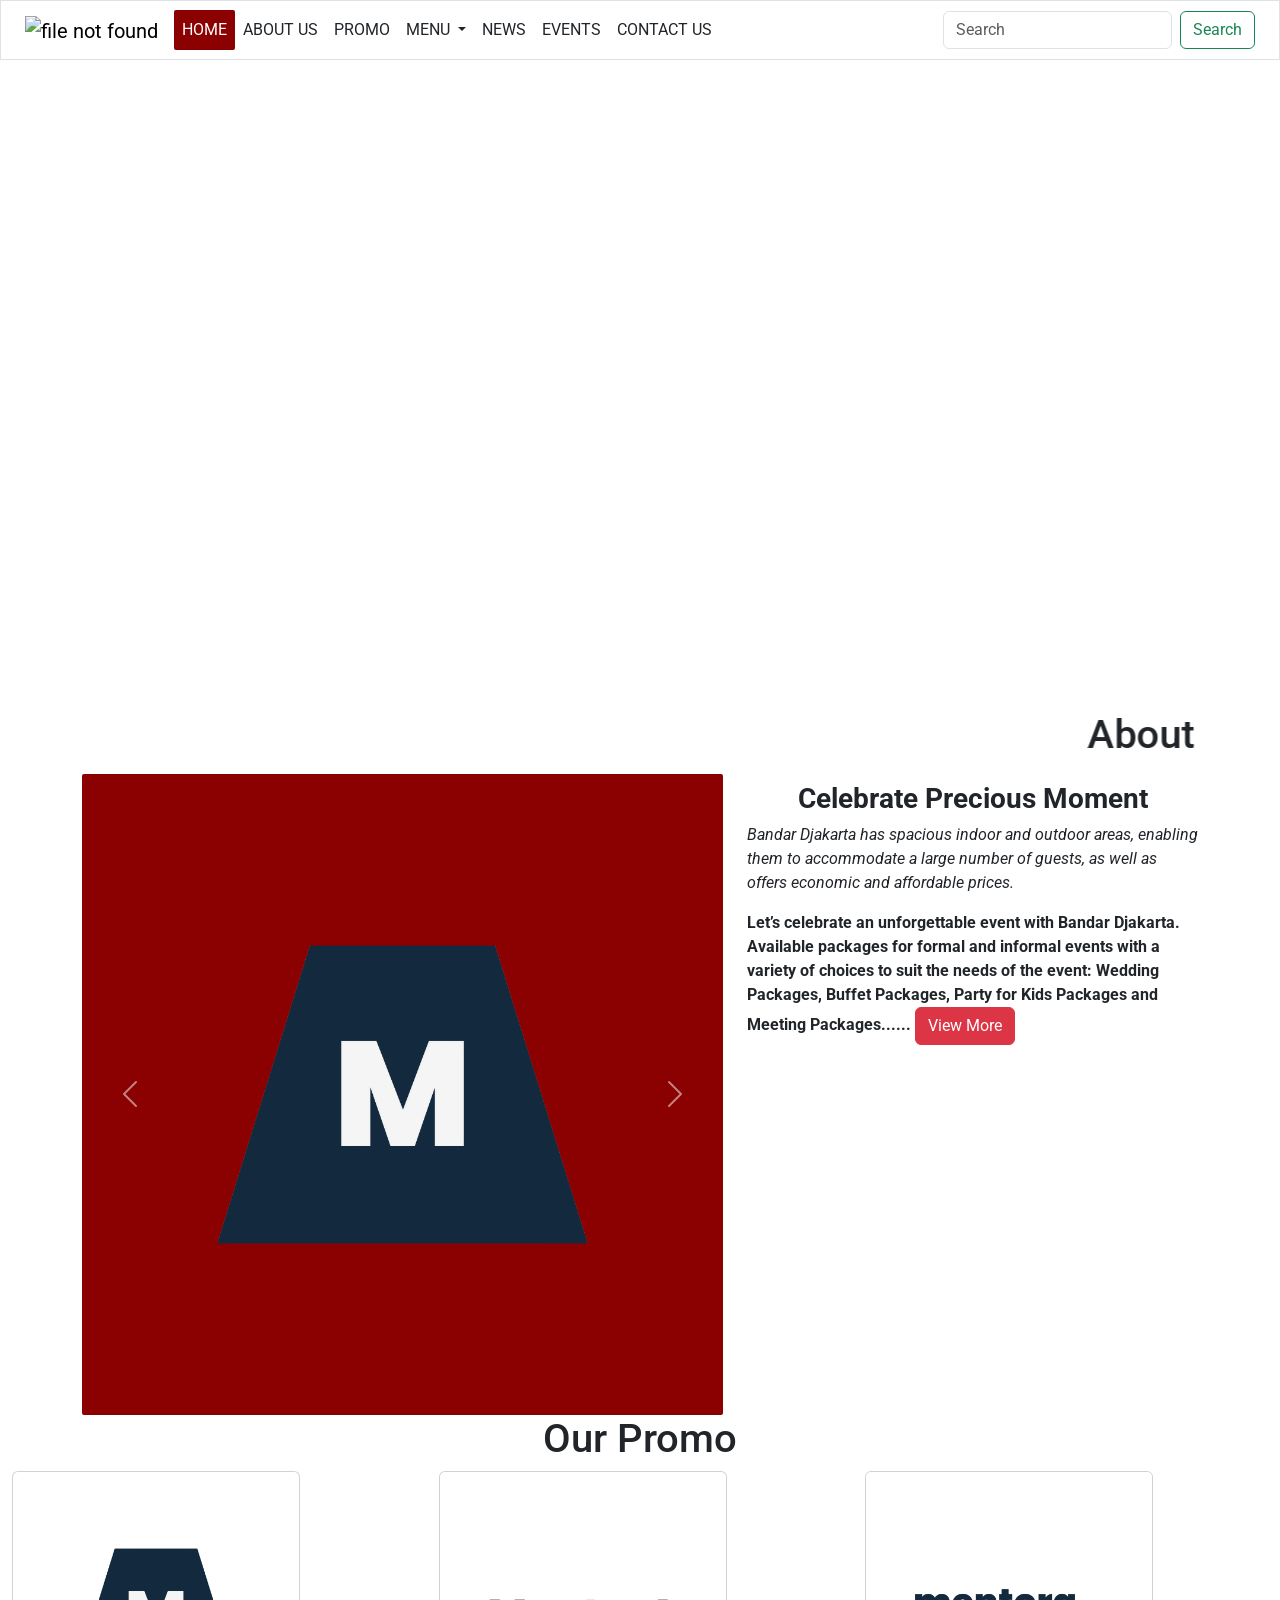
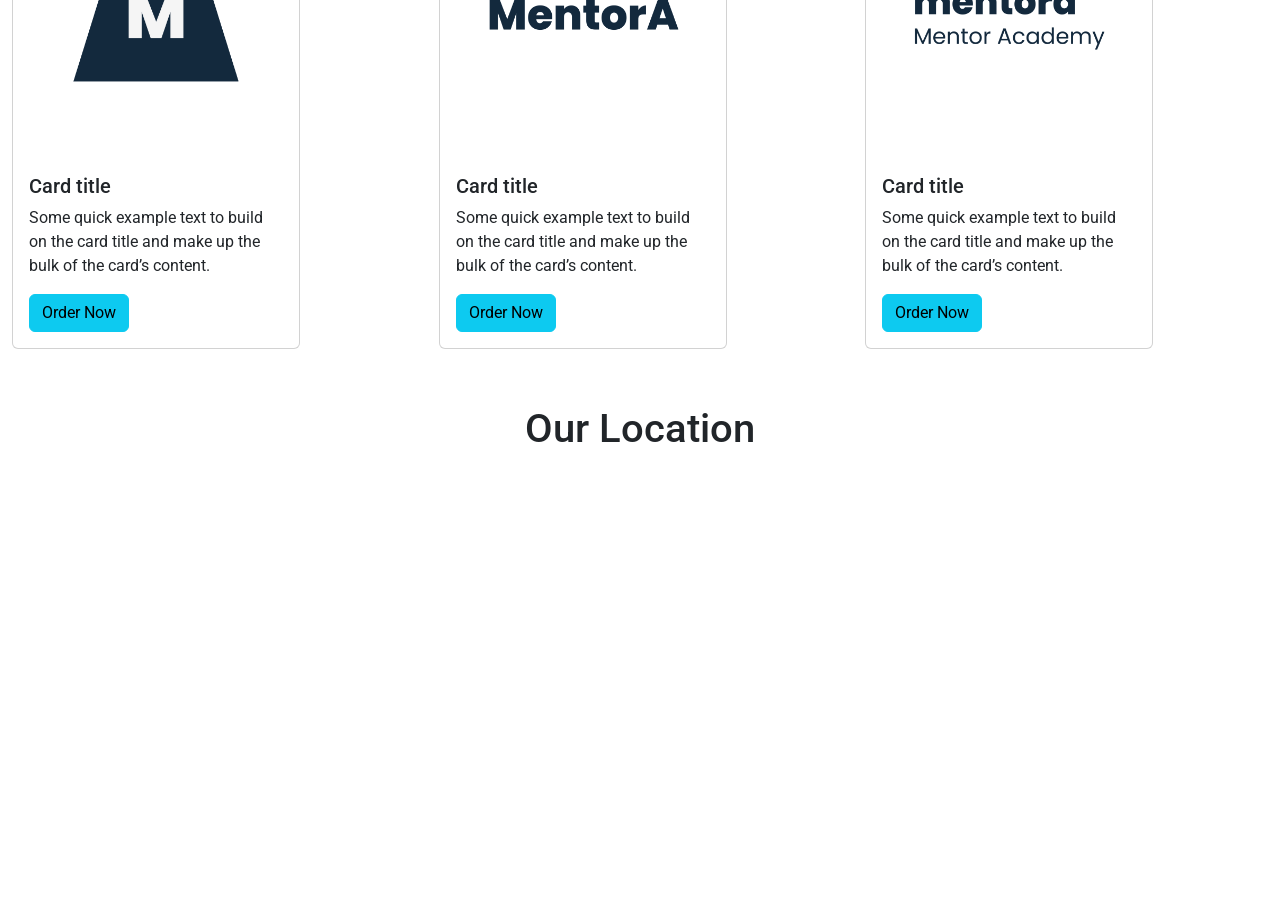
==== index.html @ 63539183 "home page structure" ====
<!DOCTYPE html>
<html lang="en">
<head>
    <meta charset="UTF-8">
    <meta name="viewport" content="width=device-width, initial-scale=1.0">
    <link rel="apple-touch-icon" sizes="57x57" href="icons/apple-icon-57x57.png">
<link rel="apple-touch-icon" sizes="60x60" href="icons/apple-icon-60x60.png">
<link rel="apple-touch-icon" sizes="72x72" href="icons/apple-icon-72x72.png">
<link rel="apple-touch-icon" sizes="76x76" href="icons/apple-icon-76x76.png">
<link rel="apple-touch-icon" sizes="114x114" href="icons/apple-icon-114x114.png">
<link rel="apple-touch-icon" sizes="120x120" href="icons/apple-icon-120x120.png">
<link rel="apple-touch-icon" sizes="144x144" href="icons/apple-icon-144x144.png">
<link rel="apple-touch-icon" sizes="152x152" href="icons/apple-icon-152x152.png">
<link rel="apple-touch-icon" sizes="180x180" href="icons/apple-icon-180x180.png">
<link rel="icon" type="imageicons/png" sizes="192x192"  href="icons/android-icon-192x192.png">
<link rel="icon" type="imageicons/png" sizes="32x32" href="icons/favicon-32x32.png">
<link rel="icon" type="imageicons/png" sizes="96x96" href="icons/favicon-96x96.png">
<link rel="icon" type="imageicons/png" sizes="16x16" href="icons/favicon-16x16.png">
<link rel="manifest" href="icons/manifest.json">
<meta name="msapplication-TileColor" content="#ffffff">
<meta name="msapplication-TileImage" content="icons/ms-icon-144x144.png">
<meta name="theme-color" content="#ffffff">

<link href="https://cdn.jsdelivr.net/npm/bootstrap@5.3.3/dist/css/bootstrap.min.css" rel="stylesheet">
<script src="https://cdn.jsdelivr.net/npm/bootstrap@5.3.3/dist/js/bootstrap.bundle.min.js"></script>

<link rel="preconnect" href="https://fonts.googleapis.com">
<link rel="preconnect" href="https://fonts.gstatic.com" crossorigin>
<link href="https://fonts.googleapis.com/css2?family=Roboto:ital,wght@0,100..900;1,100..900&display=swap" rel="stylesheet">
<title>Pandanhouse Restaurant - The Best Culinary in Negeri Laskar Pelangi - Belitong </title>
<style>
        * {
           font-family: 'Roboto';
        }
         #logo { 
           width:95px;
           height:58px;
        }
      .active {
              background-color:darkred;
              color:white !important;
              border-radius: 2px;
           }
       .nav-link:hover,   
       .dropdown-item:hover  {
             background-color: darkblue ;
              color:white !important;
              border-radius: 2px;
       }    

       .card-img-top:hover { 
                transform:rotateY(360deg);
            transition: transform 5s;
       }
</style>
</head>
<body>
    <div id="top-bar" class="container-fluid border border-bottom">
         <nav class="navbar navbar-expand-lg bg-body-white">
  <div class="container-fluid">
    <a class="navbar-brand" href="#">
        <img src="images/logo.png" class="img-fluid" 
          alt="file not found" id="logo">
    </a>
    <button class="navbar-toggler" type="button" data-bs-toggle="collapse" data-bs-target="#navbarSupportedContent" aria-controls="navbarSupportedContent" aria-expanded="false" aria-label="Toggle navigation">
      <span class="navbar-toggler-icon"></span>
    </button>
    <div class="collapse navbar-collapse" id="navbarSupportedContent">
      <ul class="navbar-nav me-auto mb-2 mb-lg-0">
        <li class="nav-item">
          <a class="nav-link active text-uppercase text-dark" aria-current="page" href="#">Home</a>
        </li>
        <li class="nav-item">
          <a class="nav-link text-uppercase text-dark" href="#">About Us</a>
        </li>

        <li class="nav-item">
          <a class="nav-link text-uppercase text-dark" href="#">Promo</a>
        </li>

        <li class="nav-item dropdown">
          <a class="nav-link text-uppercase text-dark dropdown-toggle" href="#" role="button" data-bs-toggle="dropdown" aria-expanded="false">
            Menu
          </a>
          <ul class="dropdown-menu">
            <li><a class="dropdown-item text-uppercase text-dark" href="#" >Chinese Food</a></li>
            <li><a class="dropdown-item text-uppercase text-dark" href="#">Indonesian Food</a></li>
            <li><hr class="dropdown-divider"></li>
            <li><a class="dropdown-item text-uppercase text-dark" href="#">Korean Food</a></li>
            <li><a class="dropdown-item text-uppercase text-dark" href="#">Japanese Food</a></li>
            <li><a class="dropdown-item text-uppercase text-dark" href="#">European Food</a></li>
          </ul>
        </li>
        <li class="nav-item">
          <a class="nav-link text-uppercase text-dark" href="#">News</a>
        </li>
        <li class="nav-item">
          <a class="nav-link text-uppercase text-dark" href="#">Events</a>
        </li>
        <li class="nav-item">
          <a class="nav-link text-uppercase text-dark" href="#">Contact Us</a>
        </li>
      </ul>
      <form class="d-flex" role="search">
        <input class="form-control me-2" type="search" placeholder="Search" aria-label="Search"/>
        <button class="btn btn-outline-success" type="submit">Search</button>
      </form>
    </div>
  </div>
</nav>
</div>

<div id="main-video" class="container-fluid">
    <video src="videos/lock.mp4" width="100%" autoplay loop muted></video>
</div>

<div class="container mt-3">
    <marquee behavior="" direction=""><h1 class="h1">About Us</h1></marquee>
    <div class="row">
        <div class="col-sm-7">

            <div id="carouselExample" class="carousel slide">
  <div class="carousel-inner">
    <div class="carousel-item active">
      <img src="images/1.png" class="d-block w-100" alt="...">
    </div>
    <div class="carousel-item">
      <img src="images/2.png" class="d-block w-100" alt="...">
    </div>
    <div class="carousel-item">
      <img src="images/3.png" class="d-block w-100" alt="...">
    </div>
  </div>
  <button class="carousel-control-prev" type="button" data-bs-target="#carouselExample" data-bs-slide="prev">
    <span class="carousel-control-prev-icon" aria-hidden="true"></span>
    <span class="visually-hidden">Previous</span>
  </button>
  <button class="carousel-control-next" type="button" data-bs-target="#carouselExample" data-bs-slide="next">
    <span class="carousel-control-next-icon" aria-hidden="true"></span>
    <span class="visually-hidden">Next</span>
  </button>
</div>





        </div>

        <div class="col-sm-5 mt-2">
             <h3 class="h3 text-center fw-bold">Celebrate Precious Moment</h3>
 <p class="p fst-italic">Bandar Djakarta has spacious indoor and outdoor areas, 
                      enabling them to accommodate a large number of guests,
                       as well as offers economic and affordable prices.</p>

                 <p class="p fw-bolder lh-base"> Let’s celebrate an unforgettable event with Bandar Djakarta. 
                    Available packages for formal and informal events with 
                    a variety of choices to suit the needs of the event: Wedding Packages, Buffet Packages,
                     Party for Kids Packages and Meeting Packages......
                     <button type="button" class="btn btn-danger">View More</button>
                    </p>
            

        </div>
    </div>
</div>

<div class="container-fluid">
    <h1 class="h1 text-center">Our Promo</h1>
    <div class="row">
        <div class="col-sm-4 mb-2">
            <div class="card" style="width: 18rem;">
  <img src="images/1.png" class="card-img-top " alt="...">
  <div class="card-body">
    <h5 class="card-title">Card title</h5>
    <p class="card-text">Some quick example text to build on the card title and make up the bulk of the card’s content.</p>
    <a href="#" class="btn btn-info">Order Now</a>
  </div>
</div>
        </div>
        <div class="col-sm-4 mb-2">
<div class="card" style="width: 18rem;">
   <img src="images/2.png" class="card-img-top" alt="...">
  <div class="card-body">
    <h5 class="card-title">Card title</h5>
    <p class="card-text">Some quick example text to build on the card title and make up the bulk of the card’s content.</p>
    <a href="#" class="btn btn-info">Order Now</a>
  </div>
</div>

        </div>
        <div class="col-sm-4">
<div class="card" style="width: 18rem;">
   <img src="images/3.png" class="card-img-top" alt="...">
  <div class="card-body">
    <h5 class="card-title">Card title</h5>
    <p class="card-text">Some quick example text to build on the card title and make up the bulk of the card’s content.</p>
    <a href="#" class="btn btn-info">Order Now</a>
  </div>
</div>


        </div>
    </div>
</div>

<div class="container mt-5" id="mymaps">
      <h1 class="h1 text-center">Our Location</h1>
            <iframe src="https://www.google.com/maps/embed?pb=!1m18!1m12!1m3!1d3985.323269317183!2d107.668576472166!3d-2.7200016388680868!2m3!1f0!2f0!3f0!3m2!1i1024!2i768!4f13.1!3m3!1m2!1s0x2e173e01eb87033b%3A0x4b4d5c2ae692612d!2sPandan%20House%20Restaurant!5e0!3m2!1sid!2sid!4v1770435513648!5m2!1sid!2sid" width="100%" height="450" style="border:0;" allowfullscreen="" loading="lazy" referrerpolicy="no-referrer-when-downgrade"></iframe>
     
</div>


</body>
</html>
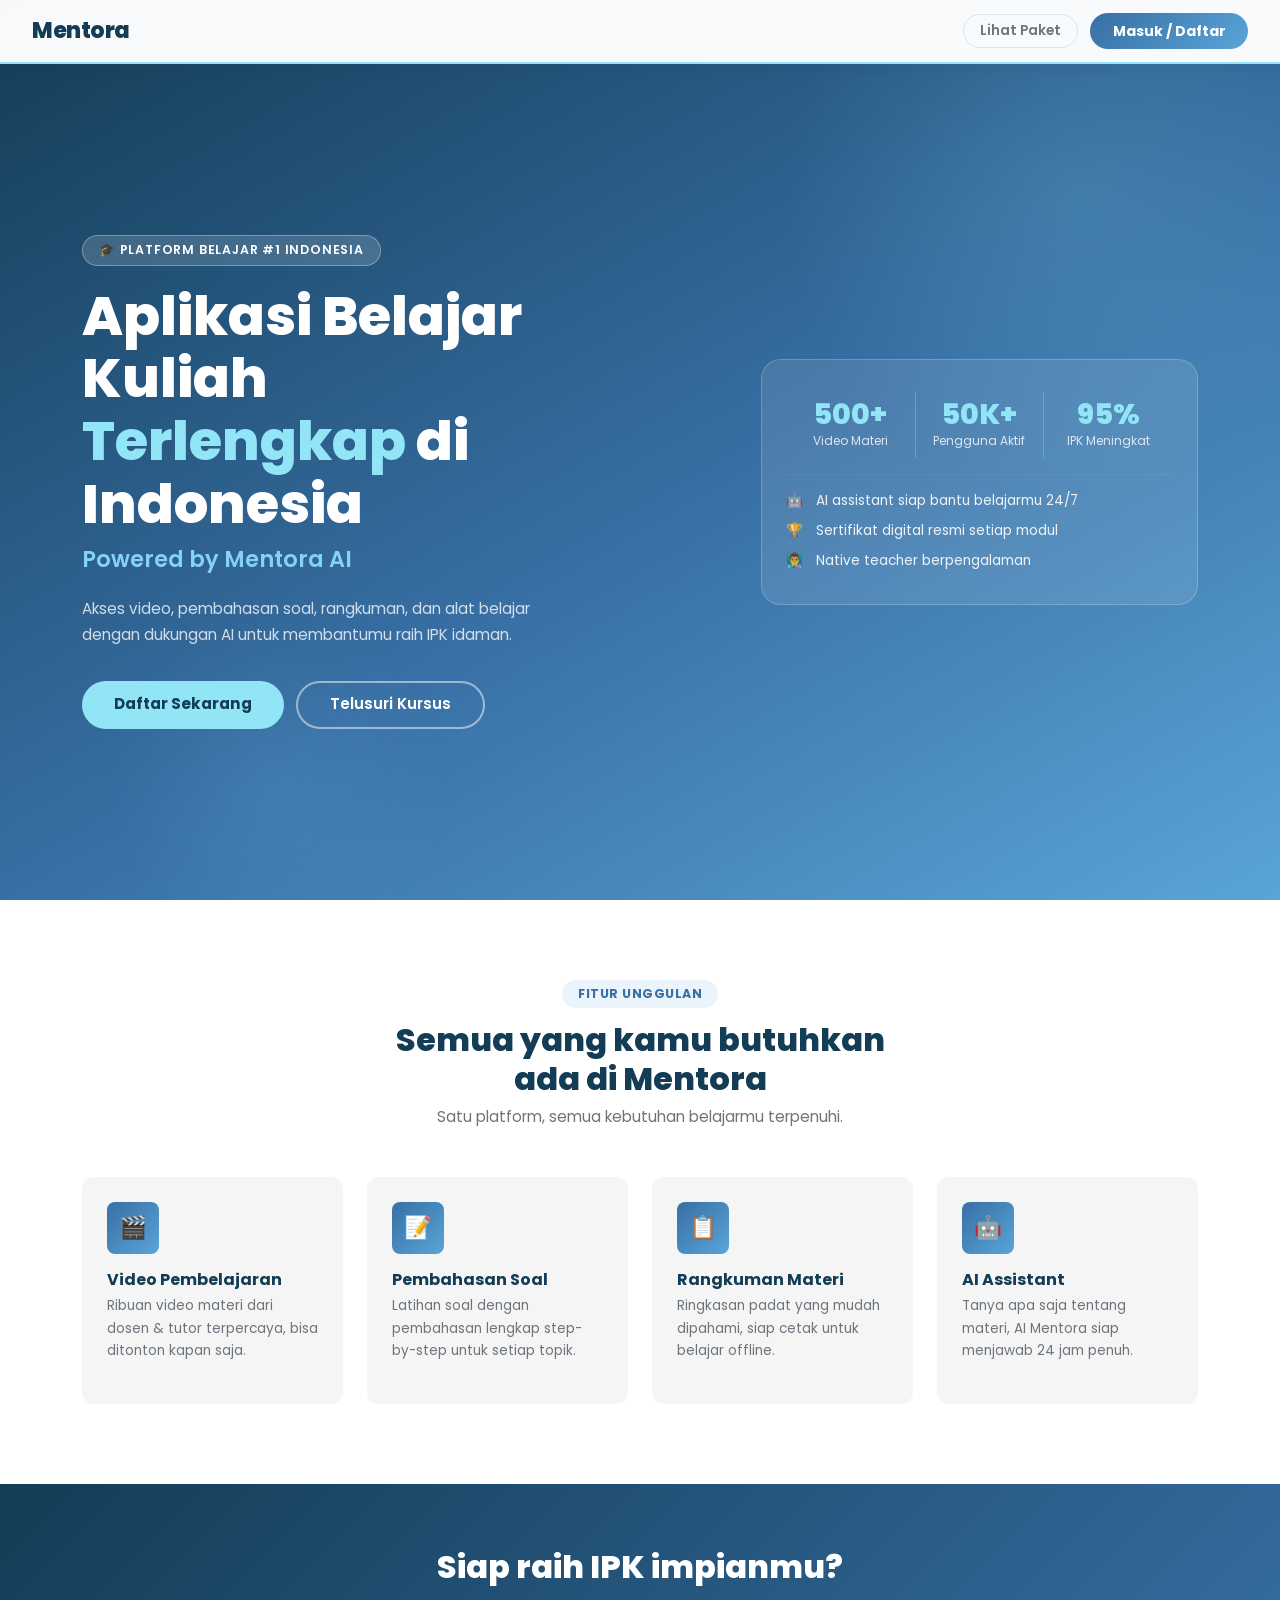
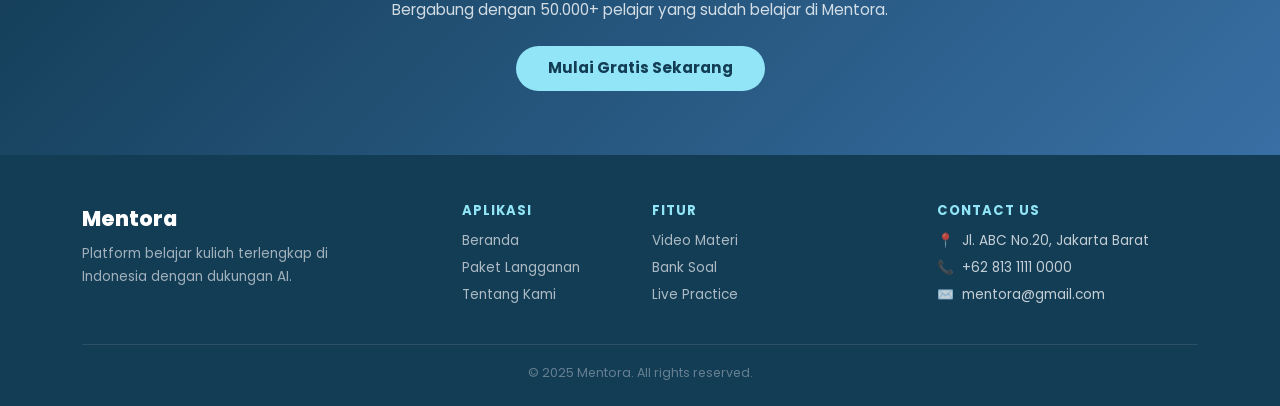
==== commit 6b235cb1: "fixed" ====
--- a/index.html
+++ b/index.html
@@ -1,215 +1,438 @@
 <!DOCTYPE html>
-<html lang="en">
+<html lang="id">
 <head>
-    <meta charset="UTF-8">
-    <meta name="viewport" content="width=device-width, initial-scale=1.0">
-    <link rel="apple-touch-icon" sizes="57x57" href="icons/apple-icon-57x57.png">
-<link rel="apple-touch-icon" sizes="60x60" href="icons/apple-icon-60x60.png">
-<link rel="apple-touch-icon" sizes="72x72" href="icons/apple-icon-72x72.png">
-<link rel="apple-touch-icon" sizes="76x76" href="icons/apple-icon-76x76.png">
-<link rel="apple-touch-icon" sizes="114x114" href="icons/apple-icon-114x114.png">
-<link rel="apple-touch-icon" sizes="120x120" href="icons/apple-icon-120x120.png">
-<link rel="apple-touch-icon" sizes="144x144" href="icons/apple-icon-144x144.png">
-<link rel="apple-touch-icon" sizes="152x152" href="icons/apple-icon-152x152.png">
-<link rel="apple-touch-icon" sizes="180x180" href="icons/apple-icon-180x180.png">
-<link rel="icon" type="imageicons/png" sizes="192x192"  href="icons/android-icon-192x192.png">
-<link rel="icon" type="imageicons/png" sizes="32x32" href="icons/favicon-32x32.png">
-<link rel="icon" type="imageicons/png" sizes="96x96" href="icons/favicon-96x96.png">
-<link rel="icon" type="imageicons/png" sizes="16x16" href="icons/favicon-16x16.png">
-<link rel="manifest" href="icons/manifest.json">
-<meta name="msapplication-TileColor" content="#ffffff">
-<meta name="msapplication-TileImage" content="icons/ms-icon-144x144.png">
-<meta name="theme-color" content="#ffffff">
-
-<link href="https://cdn.jsdelivr.net/npm/bootstrap@5.3.3/dist/css/bootstrap.min.css" rel="stylesheet">
-<script src="https://cdn.jsdelivr.net/npm/bootstrap@5.3.3/dist/js/bootstrap.bundle.min.js"></script>
-
-<link rel="preconnect" href="https://fonts.googleapis.com">
-<link rel="preconnect" href="https://fonts.gstatic.com" crossorigin>
-<link href="https://fonts.googleapis.com/css2?family=Roboto:ital,wght@0,100..900;1,100..900&display=swap" rel="stylesheet">
-<title>Pandanhouse Restaurant - The Best Culinary in Negeri Laskar Pelangi - Belitong </title>
-<style>
-        * {
-           font-family: 'Roboto';
-        }
-         #logo { 
-           width:95px;
-           height:58px;
-        }
-      .active {
-              background-color:darkred;
-              color:white !important;
-              border-radius: 2px;
-           }
-       .nav-link:hover,   
-       .dropdown-item:hover  {
-             background-color: darkblue ;
-              color:white !important;
-              border-radius: 2px;
-       }    
-
-       .card-img-top:hover { 
-                transform:rotateY(360deg);
-            transition: transform 5s;
-       }
-</style>
+  <meta name="viewport" content="width=device-width, initial-scale=1" />
+  <meta charset="utf-8" />
+  <title>Mentora — Belajar Kuliah Terlengkap</title>
+  <link href="https://cdn.jsdelivr.net/npm/bootstrap@5.3.3/dist/css/bootstrap.min.css" rel="stylesheet" />
+  <link rel="stylesheet" href="mentora.css" />
+  <style>
+    body { padding-top: 0; }
+
+    .landing-navbar {
+      position: fixed; top: 0; left: 0; right: 0; height: var(--navbar-h);
+      background: rgba(255,255,255,0.97); backdrop-filter: blur(10px);
+      border-bottom: 2px solid var(--c-lightest);
+      display: flex; align-items: center; padding: 0 2rem; gap: 1rem;
+      z-index: 1000; box-shadow: 0 2px 12px rgba(19,60,85,0.07);
+    }
+    .landing-navbar .brand { font-weight: 800; font-size: 1.4rem; color: var(--c-darkest); letter-spacing: -0.5px; }
+    .landing-navbar .spacer { flex: 1; }
+    .btn-masuk {
+      background: linear-gradient(135deg, var(--c-dark), var(--c-mid));
+      color: #fff; border: none; border-radius: 25px;
+      padding: 0.45rem 1.4rem; font-family: 'Poppins', sans-serif;
+      font-size: 0.87rem; font-weight: 700; cursor: pointer; transition: var(--transition);
+    }
+    .btn-masuk:hover { opacity: 0.88; transform: translateY(-1px); }
+
+    /* Hero */
+    .hero {
+      min-height: 100vh;
+      background: linear-gradient(150deg, var(--c-darkest) 0%, var(--c-dark) 55%, var(--c-mid) 100%);
+      display: flex; align-items: center; position: relative; overflow: hidden;
+      padding-top: var(--navbar-h);
+    }
+    .hero::before { content:''; position:absolute; width:600px; height:600px; border-radius:50%; background:radial-gradient(circle,rgba(145,229,246,.15) 0%,transparent 70%); top:-100px; right:-100px; }
+    .hero::after  { content:''; position:absolute; width:350px; height:350px; border-radius:50%; background:radial-gradient(circle,rgba(132,210,246,.1) 0%,transparent 70%); bottom:-60px; left:8%; }
+    .hero-content { position:relative; z-index:2; color:#fff; }
+    .hero-badge { display:inline-flex; align-items:center; gap:.4rem; background:rgba(255,255,255,.15); border:1px solid rgba(255,255,255,.3); border-radius:20px; padding:.3rem 1rem; font-size:.78rem; font-weight:600; letter-spacing:.8px; text-transform:uppercase; margin-bottom:1.2rem; }
+    .hero-title { font-size:clamp(2rem,5vw,3.4rem); font-weight:800; line-height:1.15; margin-bottom:.5rem; }
+    .hero-title .accent { color:var(--c-lightest); }
+    .hero-subtitle { font-size:clamp(1rem,2.5vw,1.4rem); font-weight:600; color:var(--c-light); margin-bottom:1.2rem; }
+    .hero-desc { font-size:.95rem; color:rgba(255,255,255,.78); line-height:1.75; max-width:500px; margin-bottom:2rem; }
+    .hero-actions { display:flex; flex-wrap:wrap; gap:.75rem; }
+    .btn-hero-primary { background:var(--c-lightest); color:var(--c-darkest); border:none; border-radius:25px; padding:.7rem 2rem; font-family:'Poppins',sans-serif; font-size:.95rem; font-weight:700; cursor:pointer; transition:var(--transition); }
+    .btn-hero-primary:hover { transform:translateY(-2px); box-shadow:0 8px 24px rgba(0,0,0,.2); background:#fff; }
+    .btn-hero-outline { background:transparent; color:#fff; border:2px solid rgba(255,255,255,.5); border-radius:25px; padding:.65rem 2rem; font-family:'Poppins',sans-serif; font-size:.95rem; font-weight:600; cursor:pointer; transition:var(--transition); }
+    .btn-hero-outline:hover { border-color:#fff; background:rgba(255,255,255,.1); }
+    .stat-glass { background:rgba(255,255,255,.1); backdrop-filter:blur(16px); border:1px solid rgba(255,255,255,.2); border-radius:20px; padding:2rem 1.5rem; color:#fff; }
+    .stat-item { text-align:center; padding:.5rem; }
+    .stat-num { font-size:1.8rem; font-weight:800; color:var(--c-lightest); line-height:1; }
+    .stat-label { font-size:.75rem; opacity:.8; margin-top:.2rem; }
+    .stat-divider { border:none; border-top:1px solid rgba(255,255,255,.2); margin:1rem 0; }
+
+    /* Dashboard */
+    .dashboard-page { display:none; padding-top:var(--navbar-h); min-height:100vh; background:var(--c-bg); }
+    .dash-hero { background:linear-gradient(135deg,var(--c-darkest) 0%,var(--c-dark) 100%); padding:2rem 0 1.5rem; color:#fff; }
+    .dash-hero h2 { font-size:1.4rem; font-weight:800; margin-bottom:.2rem; }
+    .dash-hero p { font-size:.88rem; opacity:.8; }
+    .dash-stats { display:flex; gap:1rem; margin-top:1.2rem; flex-wrap:wrap; }
+    .dash-stat { background:rgba(255,255,255,.12); border:1px solid rgba(255,255,255,.2); border-radius:var(--radius-sm); padding:.6rem 1.2rem; }
+    .dash-stat .ds-num { font-size:1.2rem; font-weight:800; color:var(--c-lightest); }
+    .dash-stat .ds-label { opacity:.8; font-size:.72rem; }
+
+    .dash-section { padding:1.5rem 0; }
+    .dash-section-title { font-size:1.05rem; font-weight:800; color:var(--c-darkest); margin-bottom:1rem; display:flex; align-items:center; gap:.5rem; }
+
+    .continue-card { background:#fff; border-radius:var(--radius); box-shadow:var(--shadow); overflow:hidden; display:flex; cursor:pointer; transition:var(--transition); border:2px solid transparent; }
+    .continue-card:hover { border-color:var(--c-light); box-shadow:var(--shadow-lg); transform:translateY(-2px); }
+    .continue-thumb { width:130px; flex-shrink:0; background:linear-gradient(135deg,var(--c-darkest),var(--c-dark)); display:flex; align-items:center; justify-content:center; font-size:2.2rem; }
+    .continue-body { padding:1rem 1.2rem; flex:1; }
+    .continue-body .cb-tag { font-size:.7rem; font-weight:700; color:var(--c-dark); background:rgba(89,165,216,.12); padding:.15rem .6rem; border-radius:8px; display:inline-block; margin-bottom:.4rem; }
+    .continue-body h6 { font-weight:700; font-size:.9rem; color:var(--c-darkest); margin-bottom:.2rem; line-height:1.4; }
+    .continue-body .cb-sub { font-size:.75rem; color:var(--c-muted); margin-bottom:.6rem; }
+    .continue-progress { height:5px; background:#e8f4fc; border-radius:3px; margin-bottom:.4rem; }
+    .continue-progress-fill { height:100%; background:linear-gradient(90deg,var(--c-dark),var(--c-mid)); border-radius:3px; }
+    .continue-pct { font-size:.72rem; color:var(--c-muted); }
+    .btn-continue { background:linear-gradient(135deg,var(--c-dark),var(--c-mid)); color:#fff; border:none; border-radius:20px; padding:.4rem 1rem; font-family:'Poppins',sans-serif; font-size:.78rem; font-weight:700; cursor:pointer; transition:var(--transition); white-space:nowrap; align-self:center; margin-right:1rem; flex-shrink:0; }
+    .btn-continue:hover { opacity:.88; }
+
+    .material-filter { display:flex; gap:.4rem; flex-wrap:wrap; margin-bottom:1rem; align-items:center; }
+    .mf-tab { padding:.35rem .9rem; border-radius:16px; border:1.5px solid #d0e4f5; background:#fff; font-family:'Poppins',sans-serif; font-size:.78rem; font-weight:600; color:var(--c-muted); cursor:pointer; transition:var(--transition); }
+    .mf-tab.active { background:var(--c-dark); border-color:var(--c-dark); color:#fff; }
+    .mf-search { margin-left:auto; border:1.5px solid #d0e4f5; border-radius:20px; padding:.35rem 1rem; font-family:'Poppins',sans-serif; font-size:.8rem; outline:none; transition:var(--transition); width:180px; }
+    .mf-search:focus { border-color:var(--c-mid); }
+
+    .mat-card { background:#fff; border-radius:var(--radius); box-shadow:var(--shadow); overflow:hidden; transition:var(--transition); cursor:pointer; border:2px solid transparent; height:100%; display:flex; flex-direction:column; }
+    .mat-card:hover { border-color:var(--c-light); transform:translateY(-3px); box-shadow:var(--shadow-lg); }
+    .mat-thumb { height:110px; display:flex; align-items:center; justify-content:center; font-size:2.5rem; position:relative; }
+    .mat-badge-top { position:absolute; top:.5rem; left:.5rem; background:rgba(255,255,255,.2); color:#fff; font-size:.65rem; font-weight:700; padding:.15rem .5rem; border-radius:8px; }
+    .mat-badge-status { position:absolute; top:.5rem; right:.5rem; font-size:.65rem; font-weight:700; padding:.15rem .5rem; border-radius:8px; }
+    .status-done { background:rgba(46,204,113,.2); color:#27ae60; }
+    .status-progress { background:rgba(243,156,18,.2); color:#e67e22; }
+    .status-new { background:rgba(89,165,216,.2); color:var(--c-dark); }
+    .mat-body { padding:.9rem; flex:1; }
+    .mat-body .mat-tag { font-size:.68rem; font-weight:700; color:var(--c-dark); opacity:.8; text-transform:uppercase; letter-spacing:.5px; }
+    .mat-body h6 { font-size:.85rem; font-weight:700; color:var(--c-darkest); margin:.2rem 0 .3rem; line-height:1.4; }
+    .mat-body .mat-sub { font-size:.72rem; color:var(--c-muted); margin-bottom:.5rem; }
+    .mat-progress { height:4px; background:#eef4fa; border-radius:2px; margin-bottom:.3rem; }
+    .mat-progress-fill { height:100%; border-radius:2px; background:linear-gradient(90deg,var(--c-dark),var(--c-mid)); }
+    .mat-footer { padding:.6rem .9rem; border-top:1px solid #f0f5fa; display:flex; align-items:center; justify-content:space-between; }
+    .mat-footer .mf-pct { font-size:.72rem; color:var(--c-muted); font-weight:600; }
+    .btn-mat { background:linear-gradient(135deg,var(--c-dark),var(--c-mid)); color:#fff; border:none; border-radius:16px; padding:.3rem .9rem; font-family:'Poppins',sans-serif; font-size:.75rem; font-weight:700; cursor:pointer; transition:var(--transition); }
+    .btn-mat:hover { opacity:.88; }
+
+    /* Features */
+    .features { padding:5rem 0; background:#fff; }
+    .section-chip { display:inline-block; background:rgba(89,165,216,.12); color:var(--c-dark); border-radius:20px; padding:.3rem 1rem; font-size:.78rem; font-weight:700; letter-spacing:.5px; text-transform:uppercase; margin-bottom:.8rem; }
+    .section-title { font-size:clamp(1.5rem,3vw,2rem); font-weight:800; color:var(--c-darkest); margin-bottom:.5rem; }
+    .section-sub { font-size:.95rem; color:var(--c-muted); max-width:500px; }
+    .feat-card { background:var(--c-bg); border-radius:var(--radius); padding:1.5rem; transition:var(--transition); height:100%; border:1.5px solid transparent; }
+    .feat-card:hover { border-color:var(--c-light); background:#fff; box-shadow:var(--shadow); transform:translateY(-3px); }
+    .feat-icon { width:52px; height:52px; border-radius:var(--radius-sm); background:linear-gradient(135deg,var(--c-dark),var(--c-mid)); display:flex; align-items:center; justify-content:center; font-size:1.4rem; margin-bottom:1rem; }
+    .feat-card h5 { font-weight:700; font-size:1rem; color:var(--c-darkest); margin-bottom:.4rem; }
+    .feat-card p { font-size:.85rem; color:var(--c-muted); line-height:1.65; }
+
+    .cta-section { background:linear-gradient(135deg,var(--c-darkest),var(--c-dark)); padding:4rem 0; color:#fff; text-align:center; }
+    .cta-section h2 { font-size:clamp(1.4rem,3vw,2rem); font-weight:800; margin-bottom:.8rem; }
+    .cta-section p { font-size:.95rem; opacity:.8; margin-bottom:1.5rem; }
+    .m-footer { background:var(--c-darkest); color:rgba(255,255,255,.75); padding:3rem 0 1.5rem; }
+    .m-footer .brand { font-weight:800; font-size:1.3rem; color:#fff; margin-bottom:.5rem; }
+    .m-footer .footer-desc { font-size:.85rem; line-height:1.7; color:rgba(255,255,255,.6); max-width:260px; }
+    .m-footer h6 { font-weight:700; color:var(--c-lightest); font-size:.82rem; text-transform:uppercase; letter-spacing:1px; margin-bottom:.8rem; }
+    .m-footer a { display:block; font-size:.85rem; color:rgba(255,255,255,.65); margin-bottom:.4rem; transition:var(--transition); }
+    .m-footer a:hover { color:var(--c-lightest); }
+    .m-footer .footer-contact { display:flex; align-items:center; gap:.5rem; font-size:.85rem; margin-bottom:.4rem; }
+    .footer-bottom { border-top:1px solid rgba(255,255,255,.1); margin-top:2rem; padding-top:1.2rem; font-size:.78rem; color:rgba(255,255,255,.35); text-align:center; }
+
+    /* Modal */
+    .modal-content { border-radius:20px; border:none; box-shadow:var(--shadow-lg); overflow:hidden; }
+    .modal-mentora-header { background:linear-gradient(135deg,var(--c-darkest),var(--c-dark)); padding:1.5rem; border-bottom:none; }
+    .modal-mentora-header h5 { font-weight:700; font-size:1.2rem; color:#fff; margin:0; }
+    .modal-mentora-header .btn-close { filter:invert(1); opacity:.8; }
+    .form-label-m { font-weight:600; font-size:.83rem; color:var(--c-darkest); margin-bottom:.3rem; display:block; }
+    .form-control-m { border:1.5px solid #d0e8f5; border-radius:var(--radius-sm); padding:.6rem 1rem; font-family:'Poppins',sans-serif; font-size:.88rem; width:100%; outline:none; transition:var(--transition); }
+    .form-control-m:focus { border-color:var(--c-mid); box-shadow:0 0 0 3px rgba(89,165,216,.15); }
+    .tab-pill { display:flex; gap:.4rem; margin-bottom:1.2rem; }
+    .tab-pill button { flex:1; padding:.5rem; border-radius:20px; border:none; cursor:pointer; font-family:'Poppins',sans-serif; font-size:.85rem; font-weight:600; transition:var(--transition); }
+    .tab-pill button.active { background:var(--c-dark); color:#fff; }
+    .tab-pill button:not(.active) { background:var(--c-bg); color:var(--c-muted); }
+    .link-sm { font-size:.8rem; color:var(--c-dark); text-decoration:none; font-weight:500; }
+    .link-sm:hover { text-decoration:underline; }
+
+    /* Nav user chip */
+    .nav-user-chip { display:flex; align-items:center; gap:.6rem; background:var(--c-bg); border:1.5px solid var(--c-lightest); border-radius:30px; padding:.3rem 1rem .3rem .5rem; font-size:.82rem; font-weight:600; color:var(--c-darkest); cursor:pointer; transition:var(--transition); }
+    .nav-user-chip:hover { border-color:var(--c-mid); }
+    .nav-user-chip .avatar { width:28px; height:28px; border-radius:50%; background:linear-gradient(135deg,var(--c-dark),var(--c-mid)); display:flex; align-items:center; justify-content:center; font-size:.72rem; color:#fff; font-weight:700; }
+    .nav-badge-active { background:var(--c-lightest); color:var(--c-darkest); font-size:.65rem; font-weight:700; border-radius:10px; padding:.15rem .6rem; }
+
+    @keyframes fadeInUp { from{opacity:0;transform:translateY(24px)} to{opacity:1;transform:translateY(0)} }
+    .fade-in{animation:fadeInUp .6s ease both} .delay-1{animation-delay:.1s} .delay-2{animation-delay:.2s} .delay-3{animation-delay:.3s} .delay-4{animation-delay:.4s}
+  </style>
 </head>
 <body>
-    <div id="top-bar" class="container-fluid border border-bottom">
-         <nav class="navbar navbar-expand-lg bg-body-white">
-  <div class="container-fluid">
-    <a class="navbar-brand" href="#">
-        <img src="images/logo.png" class="img-fluid" 
-          alt="file not found" id="logo">
-    </a>
-    <button class="navbar-toggler" type="button" data-bs-toggle="collapse" data-bs-target="#navbarSupportedContent" aria-controls="navbarSupportedContent" aria-expanded="false" aria-label="Toggle navigation">
-      <span class="navbar-toggler-icon"></span>
-    </button>
-    <div class="collapse navbar-collapse" id="navbarSupportedContent">
-      <ul class="navbar-nav me-auto mb-2 mb-lg-0">
-        <li class="nav-item">
-          <a class="nav-link active text-uppercase text-dark" aria-current="page" href="#">Home</a>
-        </li>
-        <li class="nav-item">
-          <a class="nav-link text-uppercase text-dark" href="#">About Us</a>
-        </li>
-
-        <li class="nav-item">
-          <a class="nav-link text-uppercase text-dark" href="#">Promo</a>
-        </li>
-
-        <li class="nav-item dropdown">
-          <a class="nav-link text-uppercase text-dark dropdown-toggle" href="#" role="button" data-bs-toggle="dropdown" aria-expanded="false">
-            Menu
-          </a>
-          <ul class="dropdown-menu">
-            <li><a class="dropdown-item text-uppercase text-dark" href="#" >Chinese Food</a></li>
-            <li><a class="dropdown-item text-uppercase text-dark" href="#">Indonesian Food</a></li>
-            <li><hr class="dropdown-divider"></li>
-            <li><a class="dropdown-item text-uppercase text-dark" href="#">Korean Food</a></li>
-            <li><a class="dropdown-item text-uppercase text-dark" href="#">Japanese Food</a></li>
-            <li><a class="dropdown-item text-uppercase text-dark" href="#">European Food</a></li>
-          </ul>
-        </li>
-        <li class="nav-item">
-          <a class="nav-link text-uppercase text-dark" href="#">News</a>
-        </li>
-        <li class="nav-item">
-          <a class="nav-link text-uppercase text-dark" href="#">Events</a>
-        </li>
-        <li class="nav-item">
-          <a class="nav-link text-uppercase text-dark" href="#">Contact Us</a>
-        </li>
-      </ul>
-      <form class="d-flex" role="search">
-        <input class="form-control me-2" type="search" placeholder="Search" aria-label="Search"/>
-        <button class="btn btn-outline-success" type="submit">Search</button>
-      </form>
+
+  <!-- NAVBAR -->
+  <nav class="landing-navbar">
+    <a class="brand" href="index.html">Mentora</a>
+    <div class="spacer"></div>
+    <!-- Guest -->
+    <div id="guestNav">
+      <a href="paket.html" style="font-size:.85rem;font-weight:600;color:var(--c-muted);padding:.4rem 1rem;border:1.5px solid #dde4ea;border-radius:20px;cursor:pointer;font-family:'Poppins',sans-serif;background:transparent;margin-right:.5rem;text-decoration:none;">Lihat Paket</a>
+      <button class="btn-masuk" id="btnMasuk">Masuk / Daftar</button>
+    </div>
+    <!-- Logged in -->
+    <div id="loggedNav" style="display:none;align-items:center;gap:.75rem;">
+      <a href="paket.html" style="font-size:.85rem;font-weight:600;color:var(--c-muted);padding:.4rem .8rem;border-radius:16px;text-decoration:none;">Paket</a>
+      <a href="admin.html" style="font-size:.85rem;font-weight:600;color:var(--c-muted);padding:.4rem .8rem;border-radius:16px;text-decoration:none;">⚙ Admin</a>
+      <div class="nav-user-chip" onclick="doLogout()">
+        <div class="avatar" id="navAvatar">K</div>
+        <span id="navName">Kevin K.</span>
+        <span class="nav-badge-active">Aktif</span>
+      </div>
+    </div>
+  </nav>
+
+  <!-- ═══ GUEST PAGE ═══ -->
+  <div id="guestPage">
+    <section class="hero">
+      <div class="container">
+        <div class="row align-items-center g-5">
+          <div class="col-lg-7 hero-content">
+            <div class="hero-badge fade-in">🎓 Platform Belajar #1 Indonesia</div>
+            <h1 class="hero-title fade-in delay-1">Aplikasi Belajar Kuliah<br><span class="accent">Terlengkap</span> di Indonesia</h1>
+            <p class="hero-subtitle fade-in delay-2">Powered by Mentora AI</p>
+            <p class="hero-desc fade-in delay-2">Akses video, pembahasan soal, rangkuman, dan alat belajar dengan dukungan AI untuk membantumu raih IPK idaman.</p>
+            <div class="hero-actions fade-in delay-3">
+              <button class="btn-hero-primary" id="btnDaftar">Daftar Sekarang</button>
+              <button class="btn-hero-outline" onclick="window.location.href='paket.html'">Telusuri Kursus</button>
+            </div>
+          </div>
+          <div class="col-lg-5 col-md-8 mx-auto mx-lg-0 fade-in delay-4">
+            <div class="stat-glass">
+              <div class="row g-0">
+                <div class="col-4 stat-item"><div class="stat-num">500+</div><div class="stat-label">Video Materi</div></div>
+                <div class="col-4 stat-item" style="border-left:1px solid rgba(255,255,255,.2);border-right:1px solid rgba(255,255,255,.2);"><div class="stat-num">50K+</div><div class="stat-label">Pengguna Aktif</div></div>
+                <div class="col-4 stat-item"><div class="stat-num">95%</div><div class="stat-label">IPK Meningkat</div></div>
+              </div>
+              <hr class="stat-divider">
+              <div style="display:flex;flex-direction:column;gap:.6rem;">
+                <div style="display:flex;align-items:center;gap:.8rem;font-size:.85rem;opacity:.9;"><span>🤖</span> AI assistant siap bantu belajarmu 24/7</div>
+                <div style="display:flex;align-items:center;gap:.8rem;font-size:.85rem;opacity:.9;"><span>🏆</span> Sertifikat digital resmi setiap modul</div>
+                <div style="display:flex;align-items:center;gap:.8rem;font-size:.85rem;opacity:.9;"><span>👨‍🏫</span> Native teacher berpengalaman</div>
+              </div>
+            </div>
+          </div>
+        </div>
+      </div>
+    </section>
+
+    <section class="features">
+      <div class="container">
+        <div class="text-center mb-5">
+          <div class="section-chip">Fitur Unggulan</div>
+          <h2 class="section-title">Semua yang kamu butuhkan<br>ada di Mentora</h2>
+          <p class="section-sub mx-auto">Satu platform, semua kebutuhan belajarmu terpenuhi.</p>
+        </div>
+        <div class="row g-4">
+          <div class="col-sm-6 col-lg-3"><div class="feat-card"><div class="feat-icon">🎬</div><h5>Video Pembelajaran</h5><p>Ribuan video materi dari dosen & tutor terpercaya, bisa ditonton kapan saja.</p></div></div>
+          <div class="col-sm-6 col-lg-3"><div class="feat-card"><div class="feat-icon">📝</div><h5>Pembahasan Soal</h5><p>Latihan soal dengan pembahasan lengkap step-by-step untuk setiap topik.</p></div></div>
+          <div class="col-sm-6 col-lg-3"><div class="feat-card"><div class="feat-icon">📋</div><h5>Rangkuman Materi</h5><p>Ringkasan padat yang mudah dipahami, siap cetak untuk belajar offline.</p></div></div>
+          <div class="col-sm-6 col-lg-3"><div class="feat-card"><div class="feat-icon">🤖</div><h5>AI Assistant</h5><p>Tanya apa saja tentang materi, AI Mentora siap menjawab 24 jam penuh.</p></div></div>
+        </div>
+      </div>
+    </section>
+
+    <section class="cta-section">
+      <div class="container">
+        <h2>Siap raih IPK impianmu?</h2>
+        <p>Bergabung dengan 50.000+ pelajar yang sudah belajar di Mentora.</p>
+        <button class="btn-hero-primary" id="btnCtaDaftar">Mulai Gratis Sekarang</button>
+      </div>
+    </section>
+
+    <footer class="m-footer">
+      <div class="container">
+        <div class="row g-4">
+          <div class="col-md-4"><div class="brand">Mentora</div><p class="footer-desc">Platform belajar kuliah terlengkap di Indonesia dengan dukungan AI.</p></div>
+          <div class="col-md-2 col-6"><h6>Aplikasi</h6><a href="#">Beranda</a><a href="paket.html">Paket Langganan</a><a href="#">Tentang Kami</a></div>
+          <div class="col-md-3 col-6"><h6>Fitur</h6><a href="#">Video Materi</a><a href="#">Bank Soal</a><a href="#">Live Practice</a></div>
+          <div class="col-md-3"><h6>Contact Us</h6><div class="footer-contact"><span>📍</span> Jl. ABC No.20, Jakarta Barat</div><div class="footer-contact"><span>📞</span> +62 813 1111 0000</div><div class="footer-contact"><span>✉️</span> mentora@gmail.com</div></div>
+        </div>
+        <div class="footer-bottom">© 2025 Mentora. All rights reserved.</div>
+      </div>
+    </footer>
+  </div>
+
+  <!-- ═══ LOGGED-IN DASHBOARD ═══ -->
+  <div class="dashboard-page" id="dashPage">
+    <div class="dash-hero">
+      <div class="container">
+        <h2>Halo, <span id="dashName">Kevin</span>! 👋</h2>
+        <p>Lanjutkan belajarmu hari ini dan capai target IPK-mu.</p>
+        <div class="dash-stats">
+          <div class="dash-stat"><div class="ds-num">3</div><div class="ds-label">Materi Selesai</div></div>
+          <div class="dash-stat"><div class="ds-num">80%</div><div class="ds-label">Progress Modul 1</div></div>
+          <div class="dash-stat"><div class="ds-num">Free Trial</div><div class="ds-label">Status Paket</div></div>
+        </div>
+      </div>
+    </div>
+
+    <div class="container py-4">
+      <!-- Continue Learning -->
+      <div class="dash-section">
+        <div class="dash-section-title">▶ Lanjutkan Belajar</div>
+        <div class="row g-3">
+          <div class="col-md-6">
+            <div class="continue-card" onclick="window.location.href='materi.html'">
+              <div class="continue-thumb">📖</div>
+              <div class="continue-body">
+                <div class="cb-tag">📚 Materi</div>
+                <h6>1.1.1 Learning Orientation</h6>
+                <div class="cb-sub">Module 1: Introduction — Bahasa Inggris Intensif</div>
+                <div class="continue-progress"><div class="continue-progress-fill" style="width:80%"></div></div>
+                <div class="continue-pct">Progress: 80%</div>
+              </div>
+              <button class="btn-continue">Lanjutkan</button>
+            </div>
+          </div>
+          <div class="col-md-6">
+            <div class="continue-card" onclick="window.location.href='materi.html'">
+              <div class="continue-thumb">🎯</div>
+              <div class="continue-body">
+                <div class="cb-tag">🏆 Kursus</div>
+                <h6>The Art of Blending Aesthetics and Functionality in UI/UX</h6>
+                <div class="cb-sub">Kursus Desain — Intermediate</div>
+                <div class="continue-progress"><div class="continue-progress-fill" style="width:55%"></div></div>
+                <div class="continue-pct">Progress: 55%</div>
+              </div>
+              <button class="btn-continue">Lanjutkan</button>
+            </div>
+          </div>
+        </div>
+      </div>
+
+      <!-- All Materials -->
+      <div class="dash-section">
+        <div class="dash-section-title">📦 Semua Materi</div>
+        <div class="material-filter">
+          <button class="mf-tab active">Semua Status</button>
+          <button class="mf-tab">Belum Mulai</button>
+          <button class="mf-tab">Sedang Dikerjakan</button>
+          <button class="mf-tab">Selesai</button>
+          <input class="mf-search" type="text" placeholder="🔍  Cari materi..." />
+        </div>
+        <div class="row g-3">
+          <div class="col-sm-6 col-lg-4">
+            <div class="mat-card" onclick="window.location.href='materi.html'">
+              <div class="mat-thumb" style="background:linear-gradient(135deg,#133C55,#386FA4);">📖<span class="mat-badge-top">20 Materi</span><span class="mat-badge-status status-progress">In Progress</span></div>
+              <div class="mat-body"><div class="mat-tag">📚 Materi</div><h6>1.1 Foundation — Learning Orientation</h6><div class="mat-sub">Bahasa Inggris Intensif · Modul 1</div><div class="mat-progress"><div class="mat-progress-fill" style="width:80%"></div></div></div>
+              <div class="mat-footer"><span class="mf-pct">Progress 80%</span><button class="btn-mat">Lanjutkan</button></div>
+            </div>
+          </div>
+          <div class="col-sm-6 col-lg-4">
+            <div class="mat-card" onclick="window.location.href='materi.html'">
+              <div class="mat-thumb" style="background:linear-gradient(135deg,#386FA4,#59A5D8);">🎯<span class="mat-badge-top">15 Soal</span><span class="mat-badge-status status-done">Selesai</span></div>
+              <div class="mat-body"><div class="mat-tag">📝 Latihan</div><h6>5 Steps Optimizing User Experience</h6><div class="mat-sub">UX Design · Beginner</div><div class="mat-progress"><div class="mat-progress-fill" style="width:100%"></div></div></div>
+              <div class="mat-footer"><span class="mf-pct">Selesai</span><button class="btn-mat">Lihat</button></div>
+            </div>
+          </div>
+          <div class="col-sm-6 col-lg-4">
+            <div class="mat-card" onclick="window.location.href='materi.html'">
+              <div class="mat-thumb" style="background:linear-gradient(135deg,#59A5D8,#84D2F6);">💡<span class="mat-badge-top">12 Materi</span><span class="mat-badge-status status-progress">In Progress</span></div>
+              <div class="mat-body"><div class="mat-tag">📚 Materi</div><h6>Heuristics: 10 Usability Principles To Improve UI Design</h6><div class="mat-sub">UI Design · Intermediate</div><div class="mat-progress"><div class="mat-progress-fill" style="width:32%"></div></div></div>
+              <div class="mat-footer"><span class="mf-pct">Progress 32%</span><button class="btn-mat">Lanjutkan</button></div>
+            </div>
+          </div>
+          <div class="col-sm-6 col-lg-4">
+            <div class="mat-card" onclick="window.location.href='materi.html'">
+              <div class="mat-thumb" style="background:linear-gradient(135deg,#133C55,#59A5D8);">🧠<span class="mat-badge-top">20 Materi</span><span class="mat-badge-status status-new">Belum Mulai</span></div>
+              <div class="mat-body"><div class="mat-tag">🏆 Kursus</div><h6>General Knowledge & Methodology — Layout & Spacing</h6><div class="mat-sub">UI/UX Design · All Levels</div><div class="mat-progress"><div class="mat-progress-fill" style="width:0%"></div></div></div>
+              <div class="mat-footer"><span class="mf-pct">Belum Mulai</span><button class="btn-mat">Mulai</button></div>
+            </div>
+          </div>
+          <div class="col-sm-6 col-lg-4">
+            <div class="mat-card" onclick="window.location.href='materi.html'">
+              <div class="mat-thumb" style="background:linear-gradient(135deg,#386FA4,#84D2F6);">✏️<span class="mat-badge-top">8 Materi</span><span class="mat-badge-status status-done">Selesai</span></div>
+              <div class="mat-body"><div class="mat-tag">📚 Materi</div><h6>Mastering UI Design for Impactful Solutions</h6><div class="mat-sub">UI Design · Advanced</div><div class="mat-progress"><div class="mat-progress-fill" style="width:100%"></div></div></div>
+              <div class="mat-footer"><span class="mf-pct">Selesai</span><button class="btn-mat">Lihat</button></div>
+            </div>
+          </div>
+          <div class="col-sm-6 col-lg-4">
+            <div class="mat-card" onclick="window.location.href='materi.html'">
+              <div class="mat-thumb" style="background:linear-gradient(135deg,#133C55,#386FA4);">🎙️<span class="mat-badge-top">4 Sesi</span><span class="mat-badge-status status-new">Belum Mulai</span></div>
+              <div class="mat-body"><div class="mat-tag">🎙️ Live Practice</div><h6>Conversation Practice — Simple & Compound Sentences</h6><div class="mat-sub">Bahasa Inggris · Module 1</div><div class="mat-progress"><div class="mat-progress-fill" style="width:0%"></div></div></div>
+              <div class="mat-footer"><span class="mf-pct">Belum Mulai</span><button class="btn-mat">Daftar</button></div>
+            </div>
+          </div>
+        </div>
+      </div>
+
+      <!-- Upgrade Banner -->
+      <div class="m-card" style="background:linear-gradient(135deg,var(--c-darkest),var(--c-dark));color:#fff;display:flex;align-items:center;justify-content:space-between;flex-wrap:wrap;gap:1rem;margin-bottom:2rem;">
+        <div>
+          <div style="font-size:.8rem;opacity:.8;margin-bottom:.2rem;">🚀 Upgrade Paket</div>
+          <div style="font-weight:800;font-size:1.05rem;">Akses semua materi tanpa batas! <span style="color:var(--c-lightest);">Mulai dari Rp60.000/bulan</span></div>
+        </div>
+        <button onclick="window.location.href='paket.html'" style="background:var(--c-lightest);color:var(--c-darkest);border:none;border-radius:25px;padding:.6rem 1.5rem;font-family:'Poppins',sans-serif;font-weight:700;font-size:.9rem;cursor:pointer;">Lihat Paket →</button>
+      </div>
     </div>
   </div>
-</nav>
-</div>
-
-<div id="main-video" class="container-fluid">
-    <video src="videos/lock.mp4" width="100%" autoplay loop muted></video>
-</div>
-
-<div class="container mt-3">
-    <marquee behavior="" direction=""><h1 class="h1">About Us</h1></marquee>
-    <div class="row">
-        <div class="col-sm-7">
-
-            <div id="carouselExample" class="carousel slide">
-  <div class="carousel-inner">
-    <div class="carousel-item active">
-      <img src="images/1.png" class="d-block w-100" alt="...">
-    </div>
-    <div class="carousel-item">
-      <img src="images/2.png" class="d-block w-100" alt="...">
-    </div>
-    <div class="carousel-item">
-      <img src="images/3.png" class="d-block w-100" alt="...">
+
+  <!-- ═══ MODAL AUTH ═══ -->
+  <div class="modal fade" id="modalAuth" tabindex="-1">
+    <div class="modal-dialog modal-dialog-centered" style="max-width:420px;">
+      <div class="modal-content">
+        <div class="modal-mentora-header d-flex align-items-center justify-content-between">
+          <h5 id="modalTitle">Masuk ke Mentora</h5>
+          <button type="button" class="btn-close" data-bs-dismiss="modal"></button>
+        </div>
+        <div class="modal-body p-4">
+          <div class="tab-pill">
+            <button id="tabMasuk" class="active" onclick="switchTab('masuk')">Masuk</button>
+            <button id="tabDaftar" onclick="switchTab('daftar')">Daftar</button>
+          </div>
+          <div id="formMasuk">
+            <div style="margin-bottom:1rem;"><label class="form-label-m">Email</label><input class="form-control-m" type="email" value="dummy@gmail.com" /></div>
+            <div style="margin-bottom:.5rem;"><label class="form-label-m">Password</label><input class="form-control-m" type="password" value="password" /></div>
+            <div style="text-align:right;margin-bottom:1.2rem;"><a href="#" class="link-sm">Lupa Password?</a></div>
+            <button class="btn-primary btn-block" onclick="doLogin()">Masuk ke Mentora</button>
+            <p style="text-align:center;font-size:.75rem;color:var(--c-muted);margin-top:.8rem;">Pengajar / Admin? <a href="admin.html" style="color:var(--c-dark);font-weight:600;">Login di sini →</a></p>
+          </div>
+          <div id="formDaftar" style="display:none;">
+            <div style="margin-bottom:1rem;"><label class="form-label-m">Nama Lengkap</label><input class="form-control-m" type="text" placeholder="Nama kamu" /></div>
+            <div style="margin-bottom:1rem;"><label class="form-label-m">Email</label><input class="form-control-m" type="email" placeholder="Email aktif" /></div>
+            <div style="margin-bottom:1.2rem;"><label class="form-label-m">Password</label><input class="form-control-m" type="password" placeholder="Buat password" /></div>
+            <button class="btn-primary btn-block" onclick="doLogin()">Daftar & Masuk</button>
+            <p style="text-align:center;font-size:.75rem;color:var(--c-muted);margin-top:.8rem;">Daftar sebagai pengajar? <a href="admin.html" style="color:var(--c-dark);font-weight:600;">Klik di sini →</a></p>
+          </div>
+        </div>
+      </div>
     </div>
   </div>
-  <button class="carousel-control-prev" type="button" data-bs-target="#carouselExample" data-bs-slide="prev">
-    <span class="carousel-control-prev-icon" aria-hidden="true"></span>
-    <span class="visually-hidden">Previous</span>
-  </button>
-  <button class="carousel-control-next" type="button" data-bs-target="#carouselExample" data-bs-slide="next">
-    <span class="carousel-control-next-icon" aria-hidden="true"></span>
-    <span class="visually-hidden">Next</span>
-  </button>
-</div>
-
-
-
-
-
-        </div>
-
-        <div class="col-sm-5 mt-2">
-             <h3 class="h3 text-center fw-bold">Celebrate Precious Moment</h3>
- <p class="p fst-italic">Bandar Djakarta has spacious indoor and outdoor areas, 
-                      enabling them to accommodate a large number of guests,
-                       as well as offers economic and affordable prices.</p>
-
-                 <p class="p fw-bolder lh-base"> Let’s celebrate an unforgettable event with Bandar Djakarta. 
-                    Available packages for formal and informal events with 
-                    a variety of choices to suit the needs of the event: Wedding Packages, Buffet Packages,
-                     Party for Kids Packages and Meeting Packages......
-                     <button type="button" class="btn btn-danger">View More</button>
-                    </p>
-            
-
-        </div>
-    </div>
-</div>
-
-<div class="container-fluid">
-    <h1 class="h1 text-center">Our Promo</h1>
-    <div class="row">
-        <div class="col-sm-4 mb-2">
-            <div class="card" style="width: 18rem;">
-  <img src="images/1.png" class="card-img-top " alt="...">
-  <div class="card-body">
-    <h5 class="card-title">Card title</h5>
-    <p class="card-text">Some quick example text to build on the card title and make up the bulk of the card’s content.</p>
-    <a href="#" class="btn btn-info">Order Now</a>
-  </div>
-</div>
-        </div>
-        <div class="col-sm-4 mb-2">
-<div class="card" style="width: 18rem;">
-   <img src="images/2.png" class="card-img-top" alt="...">
-  <div class="card-body">
-    <h5 class="card-title">Card title</h5>
-    <p class="card-text">Some quick example text to build on the card title and make up the bulk of the card’s content.</p>
-    <a href="#" class="btn btn-info">Order Now</a>
-  </div>
-</div>
-
-        </div>
-        <div class="col-sm-4">
-<div class="card" style="width: 18rem;">
-   <img src="images/3.png" class="card-img-top" alt="...">
-  <div class="card-body">
-    <h5 class="card-title">Card title</h5>
-    <p class="card-text">Some quick example text to build on the card title and make up the bulk of the card’s content.</p>
-    <a href="#" class="btn btn-info">Order Now</a>
-  </div>
-</div>
-
-
-        </div>
-    </div>
-</div>
-
-<div class="container mt-5" id="mymaps">
-      <h1 class="h1 text-center">Our Location</h1>
-            <iframe src="https://www.google.com/maps/embed?pb=!1m18!1m12!1m3!1d3985.323269317183!2d107.668576472166!3d-2.7200016388680868!2m3!1f0!2f0!3f0!3m2!1i1024!2i768!4f13.1!3m3!1m2!1s0x2e173e01eb87033b%3A0x4b4d5c2ae692612d!2sPandan%20House%20Restaurant!5e0!3m2!1sid!2sid!4v1770435513648!5m2!1sid!2sid" width="100%" height="450" style="border:0;" allowfullscreen="" loading="lazy" referrerpolicy="no-referrer-when-downgrade"></iframe>
-     
-</div>
-
-
+
+  <script src="https://cdn.jsdelivr.net/npm/bootstrap@5.3.3/dist/js/bootstrap.bundle.min.js"></script>
+  <script>
+    const authModal = new bootstrap.Modal(document.getElementById('modalAuth'));
+
+    function checkLogin() {
+      if (sessionStorage.getItem('loggedIn')) showDashboard();
+    }
+    function showDashboard() {
+      const name = sessionStorage.getItem('userName') || 'Kevin K.';
+      document.getElementById('guestPage').style.display = 'none';
+      document.getElementById('dashPage').style.display = 'block';
+      document.getElementById('guestNav').style.display = 'none';
+      document.getElementById('loggedNav').style.display = 'flex';
+      document.getElementById('navName').textContent = name;
+      document.getElementById('navAvatar').textContent = name.charAt(0).toUpperCase();
+      document.getElementById('dashName').textContent = name.split(' ')[0];
+    }
+    function doLogin() {
+      sessionStorage.setItem('loggedIn', 'true');
+      sessionStorage.setItem('userName', 'Kevin K.');
+      authModal.hide();
+      showDashboard();
+    }
+    function doLogout() {
+      if (confirm('Keluar dari Mentora?')) { sessionStorage.clear(); location.reload(); }
+    }
+    function switchTab(t) {
+      const isMasuk = t === 'masuk';
+      document.getElementById('formMasuk').style.display = isMasuk ? 'block' : 'none';
+      document.getElementById('formDaftar').style.display = isMasuk ? 'none' : 'block';
+      document.getElementById('tabMasuk').className = isMasuk ? 'active' : '';
+      document.getElementById('tabDaftar').className = !isMasuk ? 'active' : '';
+      document.getElementById('modalTitle').textContent = isMasuk ? 'Masuk ke Mentora' : 'Daftar ke Mentora';
+    }
+    document.getElementById('btnMasuk').addEventListener('click', () => authModal.show());
+    document.getElementById('btnDaftar').addEventListener('click', () => authModal.show());
+    document.getElementById('btnCtaDaftar').addEventListener('click', () => authModal.show());
+    document.querySelectorAll('.mf-tab').forEach(btn => {
+      btn.addEventListener('click', () => { document.querySelectorAll('.mf-tab').forEach(b => b.classList.remove('active')); btn.classList.add('active'); });
+    });
+    checkLogin();
+  </script>
 </body>
-</html>+</html>
--- a/mentora.css
+++ b/mentora.css
@@ -0,0 +1,321 @@
+/* ═══════════════════════════════════════
+   MENTORA — Design System
+   ═══════════════════════════════════════ */
+
+@import url('https://fonts.googleapis.com/css2?family=Poppins:wght@400;500;600;700;800&display=swap');
+
+:root {
+  --c-darkest:  #133C55;
+  --c-dark:     #386FA4;
+  --c-mid:      #59A5D8;
+  --c-light:    #84D2F6;
+  --c-lightest: #91E5F6;
+  --c-bg:       #f5f5f5;
+  --c-text:     #13293d;
+  --c-muted:    #6c757d;
+  --c-white:    #ffffff;
+  --c-success:  #2ecc71;
+  --c-warning:  #f39c12;
+  --c-danger:   #e74c3c;
+  --sidebar-w:  260px;
+  --navbar-h:   64px;
+  --radius:     12px;
+  --radius-sm:  8px;
+  --shadow:     0 4px 20px rgba(19,60,85,0.10);
+  --shadow-lg:  0 10px 40px rgba(19,60,85,0.18);
+  --transition: 0.2s ease;
+}
+
+*, *::before, *::after { box-sizing: border-box; margin: 0; padding: 0; }
+
+html, body {
+  font-family: 'Poppins', sans-serif;
+  background: var(--c-bg);
+  color: var(--c-text);
+  -webkit-font-smoothing: antialiased;
+}
+
+a { text-decoration: none; color: inherit; }
+
+/* ─── NAVBAR ─── */
+.m-navbar {
+  position: fixed;
+  top: 0; left: 0; right: 0;
+  height: var(--navbar-h);
+  background: var(--c-white);
+  border-bottom: 2px solid var(--c-lightest);
+  display: flex;
+  align-items: center;
+  padding: 0 1.5rem;
+  gap: 1rem;
+  z-index: 1000;
+  box-shadow: 0 2px 12px rgba(19,60,85,0.07);
+}
+.m-navbar .brand {
+  font-weight: 800;
+  font-size: 1.35rem;
+  color: var(--c-darkest);
+  letter-spacing: -0.5px;
+  text-decoration: none;
+}
+.m-navbar .nav-links {
+  display: flex;
+  gap: 0.25rem;
+  margin-left: 1.5rem;
+}
+.m-navbar .nav-links a {
+  font-size: 0.875rem;
+  font-weight: 500;
+  color: var(--c-muted);
+  padding: 0.4rem 0.85rem;
+  border-radius: 20px;
+  transition: var(--transition);
+}
+.m-navbar .nav-links a:hover,
+.m-navbar .nav-links a.active {
+  background: rgba(89,165,216,0.12);
+  color: var(--c-dark);
+}
+.m-navbar .spacer { flex: 1; }
+.m-navbar .user-chip {
+  display: flex;
+  align-items: center;
+  gap: 0.6rem;
+  background: var(--c-bg);
+  border: 1.5px solid var(--c-lightest);
+  border-radius: 30px;
+  padding: 0.3rem 1rem 0.3rem 0.5rem;
+  font-size: 0.82rem;
+  font-weight: 600;
+  color: var(--c-darkest);
+}
+.m-navbar .user-chip .avatar {
+  width: 30px; height: 30px;
+  border-radius: 50%;
+  background: linear-gradient(135deg, var(--c-dark), var(--c-mid));
+  display: flex;
+  align-items: center;
+  justify-content: center;
+  font-size: 0.75rem;
+  color: #fff;
+  font-weight: 700;
+}
+.m-navbar .badge-trial {
+  background: var(--c-lightest);
+  color: var(--c-darkest);
+  font-size: 0.68rem;
+  font-weight: 700;
+  border-radius: 10px;
+  padding: 0.15rem 0.6rem;
+}
+
+/* ─── BUTTONS ─── */
+.btn-primary {
+  background: linear-gradient(135deg, var(--c-dark), var(--c-mid));
+  color: #fff;
+  border: none;
+  border-radius: 25px;
+  padding: 0.6rem 1.6rem;
+  font-family: 'Poppins', sans-serif;
+  font-size: 0.9rem;
+  font-weight: 700;
+  cursor: pointer;
+  transition: var(--transition);
+  display: inline-flex;
+  align-items: center;
+  gap: 0.4rem;
+}
+.btn-primary:hover { opacity: 0.88; transform: translateY(-1px); box-shadow: var(--shadow); }
+
+.btn-outline {
+  background: transparent;
+  color: var(--c-dark);
+  border: 2px solid var(--c-dark);
+  border-radius: 25px;
+  padding: 0.55rem 1.5rem;
+  font-family: 'Poppins', sans-serif;
+  font-size: 0.9rem;
+  font-weight: 600;
+  cursor: pointer;
+  transition: var(--transition);
+}
+.btn-outline:hover { background: var(--c-dark); color: #fff; }
+
+.btn-ghost {
+  background: transparent;
+  color: var(--c-muted);
+  border: 1.5px solid #dde4ea;
+  border-radius: 25px;
+  padding: 0.55rem 1.5rem;
+  font-family: 'Poppins', sans-serif;
+  font-size: 0.87rem;
+  font-weight: 600;
+  cursor: pointer;
+  transition: var(--transition);
+}
+.btn-ghost:hover { border-color: var(--c-mid); color: var(--c-dark); }
+
+.btn-sm { padding: 0.35rem 1rem; font-size: 0.78rem; }
+.btn-block { width: 100%; justify-content: center; }
+
+/* ─── CARD ─── */
+.m-card {
+  background: var(--c-white);
+  border-radius: var(--radius);
+  box-shadow: var(--shadow);
+  padding: 1.5rem;
+}
+
+/* ─── SIDEBAR LAYOUT ─── */
+.page-with-sidebar {
+  display: flex;
+  min-height: 100vh;
+  padding-top: var(--navbar-h);
+}
+
+.m-sidebar {
+  width: var(--sidebar-w);
+  flex-shrink: 0;
+  background: var(--c-white);
+  border-right: 1.5px solid #e8f4fc;
+  height: calc(100vh - var(--navbar-h));
+  position: sticky;
+  top: var(--navbar-h);
+  overflow-y: auto;
+  padding: 1.2rem 0;
+}
+.m-sidebar::-webkit-scrollbar { width: 4px; }
+.m-sidebar::-webkit-scrollbar-thumb { background: var(--c-lightest); border-radius: 2px; }
+
+.sidebar-section-label {
+  font-size: 0.7rem;
+  font-weight: 700;
+  letter-spacing: 1px;
+  text-transform: uppercase;
+  color: var(--c-muted);
+  padding: 0 1.2rem;
+  margin: 1rem 0 0.4rem;
+}
+
+.sidebar-module {
+  padding: 0 0.7rem;
+  margin-bottom: 0.3rem;
+}
+.sidebar-module-header {
+  display: flex;
+  align-items: center;
+  justify-content: space-between;
+  padding: 0.6rem 0.8rem;
+  border-radius: var(--radius-sm);
+  cursor: pointer;
+  transition: var(--transition);
+  background: linear-gradient(135deg, var(--c-darkest), var(--c-dark));
+  color: #fff;
+  margin-bottom: 0.3rem;
+}
+.sidebar-module-header .mod-title {
+  font-size: 0.82rem;
+  font-weight: 700;
+}
+.sidebar-module-header .mod-progress {
+  font-size: 0.7rem;
+  opacity: 0.8;
+}
+
+.progress-bar-wrap {
+  height: 4px;
+  background: rgba(255,255,255,0.25);
+  border-radius: 2px;
+  margin-top: 0.4rem;
+}
+.progress-bar-fill {
+  height: 100%;
+  background: var(--c-lightest);
+  border-radius: 2px;
+}
+
+.sidebar-item {
+  display: flex;
+  align-items: center;
+  justify-content: space-between;
+  padding: 0.5rem 0.8rem;
+  border-radius: var(--radius-sm);
+  font-size: 0.82rem;
+  font-weight: 500;
+  color: var(--c-muted);
+  cursor: pointer;
+  transition: var(--transition);
+  margin-bottom: 0.1rem;
+}
+.sidebar-item:hover { background: rgba(89,165,216,0.08); color: var(--c-dark); }
+.sidebar-item.active { background: rgba(89,165,216,0.14); color: var(--c-dark); font-weight: 600; }
+.sidebar-item .item-score {
+  font-size: 0.7rem;
+  font-weight: 700;
+  color: var(--c-success);
+  background: rgba(46,204,113,0.1);
+  padding: 0.1rem 0.4rem;
+  border-radius: 8px;
+}
+.sidebar-item.special {
+  background: rgba(19,60,85,0.06);
+  color: var(--c-darkest);
+  font-weight: 600;
+  margin-top: 0.3rem;
+}
+.sidebar-item.special:hover { background: rgba(19,60,85,0.12); }
+
+/* ─── MAIN CONTENT ─── */
+.m-main {
+  flex: 1;
+  padding: 2rem;
+  min-width: 0;
+}
+
+/* ─── BADGE ─── */
+.badge {
+  display: inline-flex;
+  align-items: center;
+  gap: 0.3rem;
+  padding: 0.25rem 0.75rem;
+  border-radius: 20px;
+  font-size: 0.75rem;
+  font-weight: 700;
+}
+.badge-blue { background: rgba(89,165,216,0.15); color: var(--c-dark); }
+.badge-green { background: rgba(46,204,113,0.15); color: #27ae60; }
+.badge-orange { background: rgba(243,156,18,0.15); color: #e67e22; }
+
+/* ─── PAGE HEADER ─── */
+.page-header {
+  margin-bottom: 1.5rem;
+}
+.page-header .breadcrumb {
+  font-size: 0.78rem;
+  color: var(--c-muted);
+  margin-bottom: 0.4rem;
+  display: flex;
+  align-items: center;
+  gap: 0.3rem;
+}
+.page-header .breadcrumb a { color: var(--c-dark); }
+.page-header h1 {
+  font-size: 1.5rem;
+  font-weight: 800;
+  color: var(--c-darkest);
+  line-height: 1.2;
+}
+.page-header p {
+  font-size: 0.88rem;
+  color: var(--c-muted);
+  margin-top: 0.3rem;
+}
+
+/* ─── RESPONSIVE ─── */
+@media (max-width: 768px) {
+  .m-sidebar {
+    display: none;
+  }
+  .m-main { padding: 1rem; }
+  .m-navbar .nav-links { display: none; }
+}
